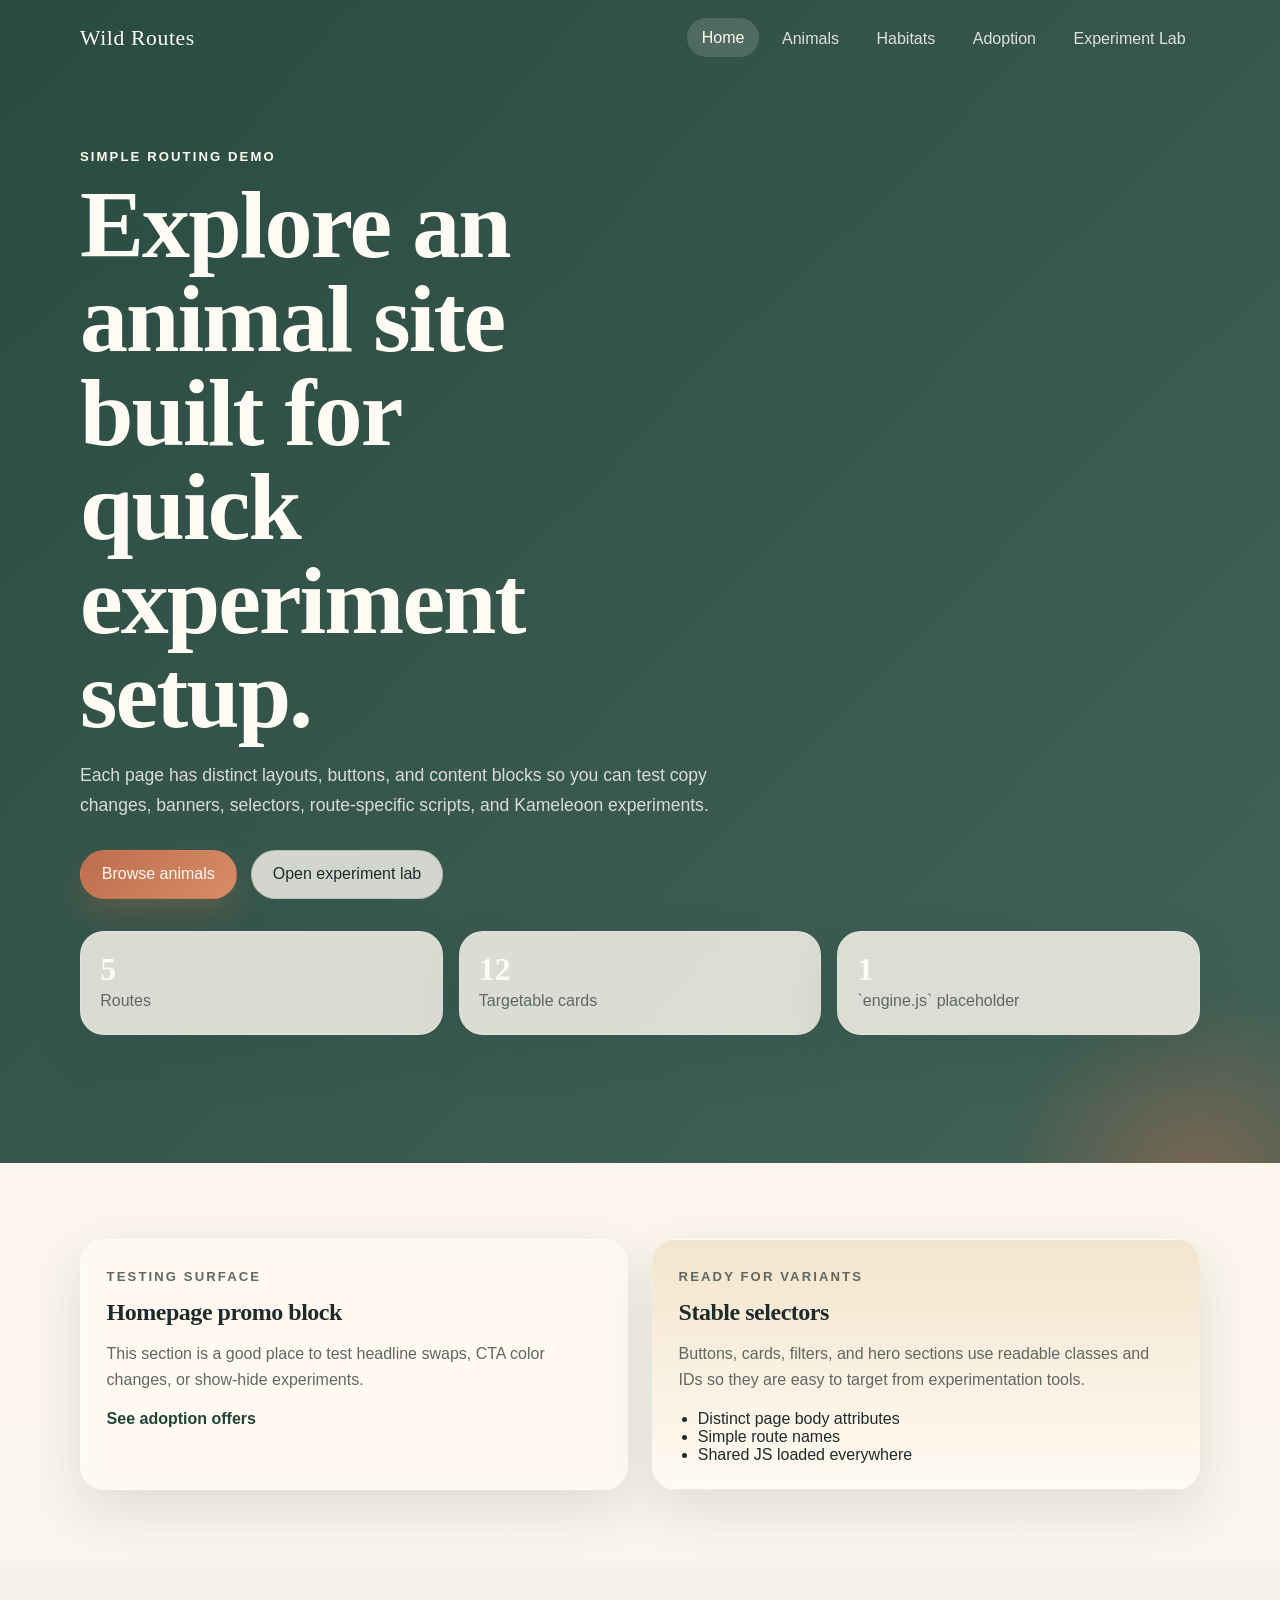
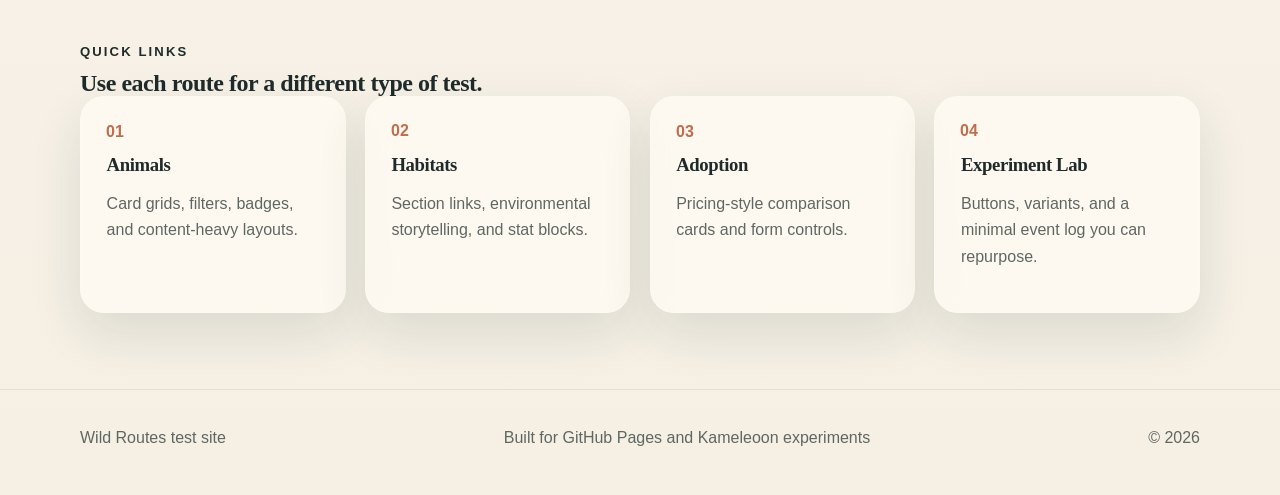
==== index.html @ e0067425 "Add Wild Routes test site" ====
<!DOCTYPE html>
<html lang="en">
  <head>
    <meta charset="UTF-8" />
    <meta name="viewport" content="width=device-width, initial-scale=1.0" />
    <title>Wild Routes | Home</title>
    <meta
      name="description"
      content="A simple multi-page animal site for testing Kameleoon experiments and engine.js integrations."
    />
    <link rel="stylesheet" href="styles.css" />
    <script defer src="engine.js"></script>
    <script defer src="app.js"></script>
  </head>
  <body data-page="home">
    <div class="site-shell">
      <header class="hero hero-home">
        <div class="hero__glow"></div>
        <nav class="topbar" aria-label="Primary">
          <a class="brand" href="index.html">Wild Routes</a>
          <button class="nav-toggle" type="button" aria-expanded="false" aria-controls="site-nav">
            Menu
          </button>
          <div class="nav-links" id="site-nav">
            <a href="index.html" data-route="home">Home</a>
            <a href="animals.html" data-route="animals">Animals</a>
            <a href="habitats.html" data-route="habitats">Habitats</a>
            <a href="adoption.html" data-route="adoption">Adoption</a>
            <a href="experiment-lab.html" data-route="lab">Experiment Lab</a>
          </div>
        </nav>

        <section class="hero__content container">
          <p class="eyebrow">Simple Routing Demo</p>
          <h1>Explore an animal site built for quick experiment setup.</h1>
          <p class="lede">
            Each page has distinct layouts, buttons, and content blocks so you can test copy changes,
            banners, selectors, route-specific scripts, and Kameleoon experiments.
          </p>
          <div class="hero__actions">
            <a class="button button--solid" href="animals.html" id="primary-cta">Browse animals</a>
            <a class="button button--ghost" href="experiment-lab.html">Open experiment lab</a>
          </div>
          <div class="metric-strip" aria-label="Demo metrics">
            <article>
              <strong>5</strong>
              <span>Routes</span>
            </article>
            <article>
              <strong>12</strong>
              <span>Targetable cards</span>
            </article>
            <article>
              <strong>1</strong>
              <span>`engine.js` placeholder</span>
            </article>
          </div>
        </section>
      </header>

      <main>
        <section class="section section--light">
          <div class="container grid grid--2">
            <article class="feature-card" data-test-block="promo-banner">
              <p class="tag">Testing surface</p>
              <h2>Homepage promo block</h2>
              <p>
                This section is a good place to test headline swaps, CTA color changes, or show-hide
                experiments.
              </p>
              <a class="inline-link" href="adoption.html">See adoption offers</a>
            </article>
            <article class="feature-card feature-card--accent">
              <p class="tag">Ready for variants</p>
              <h2>Stable selectors</h2>
              <p>
                Buttons, cards, filters, and hero sections use readable classes and IDs so they are easy
                to target from experimentation tools.
              </p>
              <ul class="check-list">
                <li>Distinct page body attributes</li>
                <li>Simple route names</li>
                <li>Shared JS loaded everywhere</li>
              </ul>
            </article>
          </div>
        </section>

        <section class="section">
          <div class="container">
            <div class="section-heading">
              <p class="eyebrow">Quick Links</p>
              <h2>Use each route for a different type of test.</h2>
            </div>
            <div class="card-grid">
              <a class="route-card" href="animals.html">
                <span class="route-card__index">01</span>
                <h3>Animals</h3>
                <p>Card grids, filters, badges, and content-heavy layouts.</p>
              </a>
              <a class="route-card" href="habitats.html">
                <span class="route-card__index">02</span>
                <h3>Habitats</h3>
                <p>Section links, environmental storytelling, and stat blocks.</p>
              </a>
              <a class="route-card" href="adoption.html">
                <span class="route-card__index">03</span>
                <h3>Adoption</h3>
                <p>Pricing-style comparison cards and form controls.</p>
              </a>
              <a class="route-card" href="experiment-lab.html">
                <span class="route-card__index">04</span>
                <h3>Experiment Lab</h3>
                <p>Buttons, variants, and a minimal event log you can repurpose.</p>
              </a>
            </div>
          </div>
        </section>
      </main>

      <footer class="site-footer">
        <div class="container footer-row">
          <p>Wild Routes test site</p>
          <p>Built for GitHub Pages and Kameleoon experiments</p>
          <p>&copy; <span id="year"></span></p>
        </div>
      </footer>
    </div>
  </body>
</html>
---- styles.css ----
:root {
  --bg: #f5efe4;
  --bg-soft: #fffaf2;
  --ink: #1f2a2a;
  --ink-soft: #5f6763;
  --line: rgba(31, 42, 42, 0.12);
  --sage: #7aa38c;
  --forest: #20433a;
  --clay: #bf6d4d;
  --sand: #ebd7b5;
  --card: rgba(255, 250, 242, 0.82);
  --shadow: 0 20px 50px rgba(32, 67, 58, 0.12);
  --radius: 24px;
}

*,
*::before,
*::after {
  box-sizing: border-box;
}

html {
  scroll-behavior: smooth;
}

body {
  margin: 0;
  font-family: "Avenir Next", "Segoe UI", "Helvetica Neue", sans-serif;
  color: var(--ink);
  background:
    radial-gradient(circle at top left, rgba(122, 163, 140, 0.25), transparent 30%),
    linear-gradient(180deg, #fbf6ee 0%, var(--bg) 100%);
}

a {
  color: inherit;
  text-decoration: none;
}

img {
  max-width: 100%;
}

.site-shell {
  min-height: 100vh;
}

.container {
  width: min(1120px, calc(100% - 2rem));
  margin: 0 auto;
}

.hero,
.page-header {
  position: relative;
  overflow: hidden;
  color: #fefaf4;
  background:
    linear-gradient(135deg, rgba(32, 67, 58, 0.95), rgba(42, 78, 67, 0.88)),
    linear-gradient(160deg, rgba(235, 215, 181, 0.2), transparent 60%);
}

.hero-home {
  padding-bottom: 4rem;
}

.hero__glow {
  position: absolute;
  inset: auto -10% -20% auto;
  width: 420px;
  height: 420px;
  border-radius: 50%;
  background: radial-gradient(circle, rgba(191, 109, 77, 0.45), transparent 65%);
  filter: blur(8px);
}

.topbar {
  width: min(1120px, calc(100% - 2rem));
  margin: 0 auto;
  padding: 1.2rem 0;
  display: flex;
  align-items: center;
  justify-content: space-between;
  gap: 1rem;
}

.brand {
  font-family: "Iowan Old Style", "Palatino Linotype", serif;
  font-size: 1.35rem;
  letter-spacing: 0.03em;
}

.nav-links {
  display: flex;
  align-items: center;
  gap: 0.55rem;
  flex-wrap: wrap;
}

.nav-links a {
  padding: 0.65rem 0.9rem;
  border-radius: 999px;
  color: rgba(254, 250, 244, 0.85);
  transition: background-color 160ms ease, color 160ms ease, transform 160ms ease;
}

.nav-links a:hover,
.nav-links a:focus-visible,
.nav-links a.is-current {
  background: rgba(255, 250, 242, 0.14);
  color: #fffaf2;
  transform: translateY(-1px);
}

.nav-toggle {
  display: none;
  border: 1px solid rgba(255, 250, 242, 0.25);
  background: transparent;
  color: #fffaf2;
  border-radius: 999px;
  padding: 0.65rem 1rem;
  font: inherit;
}

.hero__content,
.page-header__content {
  padding: 4.5rem 0 4rem;
}

.hero__content h1,
.page-header__content h1,
.section-heading h2,
.feature-card h2,
.animal-card h2,
.pricing-card h2,
.route-card h3,
.not-found h1,
.habitat-section h2 {
  margin: 0;
  font-family: "Iowan Old Style", "Palatino Linotype", serif;
  line-height: 0.98;
  letter-spacing: -0.02em;
}

.hero__content h1 {
  max-width: 10ch;
  font-size: clamp(3rem, 9vw, 6rem);
}

.page-header__content h1,
.not-found h1 {
  font-size: clamp(2.6rem, 7vw, 4.5rem);
}

.eyebrow,
.tag {
  margin: 0 0 0.85rem;
  text-transform: uppercase;
  letter-spacing: 0.16em;
  font-size: 0.82rem;
  font-weight: 700;
}

.tag {
  color: var(--clay);
}

.lede {
  max-width: 65ch;
  margin: 1.2rem 0 0;
  color: rgba(254, 250, 244, 0.82);
  font-size: 1.1rem;
  line-height: 1.7;
}

.page-header__content .lede {
  max-width: 58ch;
}

.hero__actions,
.button-row,
.jump-links,
.footer-row {
  display: flex;
  gap: 0.9rem;
  flex-wrap: wrap;
}

.hero__actions {
  margin-top: 1.8rem;
}

.button,
.chip {
  display: inline-flex;
  align-items: center;
  justify-content: center;
  gap: 0.4rem;
  border-radius: 999px;
  padding: 0.9rem 1.3rem;
  font-weight: 700;
  font: inherit;
  cursor: pointer;
  transition: transform 180ms ease, box-shadow 180ms ease, background-color 180ms ease;
}

.button:hover,
.button:focus-visible,
.chip:hover,
.chip:focus-visible {
  transform: translateY(-1px);
}

.button--solid {
  border: 1px solid transparent;
  background: linear-gradient(135deg, var(--clay), #d78d67);
  color: #fff7f0;
  box-shadow: 0 16px 30px rgba(191, 109, 77, 0.24);
}

.button--ghost,
.chip {
  border: 1px solid rgba(31, 42, 42, 0.14);
  background: rgba(255, 250, 242, 0.78);
  color: var(--ink);
}

.chip.is-active {
  background: var(--forest);
  color: #fffaf2;
  border-color: transparent;
}

.metric-strip {
  margin-top: 2rem;
  display: grid;
  grid-template-columns: repeat(3, minmax(0, 1fr));
  gap: 1rem;
}

.metric-strip article,
.stat-panel,
.route-card,
.feature-card,
.animal-card,
.pricing-card {
  backdrop-filter: blur(8px);
  background: var(--card);
  border: 1px solid rgba(255, 250, 242, 0.2);
  border-radius: var(--radius);
  box-shadow: var(--shadow);
}

.metric-strip article {
  padding: 1.2rem;
}

.metric-strip strong,
.stat-panel strong {
  display: block;
  font-size: 2rem;
  font-family: "Iowan Old Style", "Palatino Linotype", serif;
}

.metric-strip span,
.stat-panel span,
.toolbar__note,
.animal-card p,
.route-card p,
.feature-card p,
.pricing-card p,
.event-log li,
.habitat-section p,
.demo-form label {
  color: var(--ink-soft);
  line-height: 1.65;
}

.section {
  padding: 4.8rem 0;
}

.section--light {
  background: rgba(255, 250, 242, 0.5);
}

.grid {
  display: grid;
  gap: 1.5rem;
}

.grid--2 {
  grid-template-columns: repeat(2, minmax(0, 1fr));
}

.feature-card,
.animal-card,
.pricing-card,
.stat-panel,
.route-card {
  padding: 1.6rem;
}

.feature-card--accent,
.pricing-card--featured,
.stat-panel--alt {
  background:
    linear-gradient(180deg, rgba(235, 215, 181, 0.62), rgba(255, 250, 242, 0.96)),
    var(--card);
}

.check-list,
.event-log {
  margin: 1rem 0 0;
  padding-left: 1.2rem;
}

.card-grid,
.animal-grid,
.pricing-grid {
  display: grid;
  gap: 1.2rem;
}

.card-grid {
  grid-template-columns: repeat(4, minmax(0, 1fr));
}

.animal-grid,
.pricing-grid {
  grid-template-columns: repeat(3, minmax(0, 1fr));
}

.route-card {
  min-height: 210px;
  color: var(--ink);
  transition: transform 180ms ease, border-color 180ms ease;
}

.route-card:hover,
.route-card:focus-visible {
  transform: translateY(-4px);
  border-color: rgba(32, 67, 58, 0.22);
}

.route-card__index {
  display: inline-flex;
  margin-bottom: 1rem;
  color: var(--clay);
  font-weight: 700;
}

.route-card--static {
  min-height: auto;
}

.inline-link {
  color: var(--forest);
  font-weight: 700;
}

.toolbar {
  display: flex;
  justify-content: space-between;
  align-items: center;
  gap: 1rem;
  margin-bottom: 1.5rem;
  flex-wrap: wrap;
}

.filter-group {
  display: flex;
  gap: 0.65rem;
  flex-wrap: wrap;
}

.animal-card[hidden] {
  display: none;
}

.badge {
  display: inline-flex;
  margin-bottom: 1rem;
  padding: 0.4rem 0.7rem;
  border-radius: 999px;
  background: rgba(122, 163, 140, 0.18);
  color: var(--forest);
  font-size: 0.8rem;
  font-weight: 700;
}

.jump-links a {
  padding: 0.7rem 1rem;
  border-radius: 999px;
  background: rgba(32, 67, 58, 0.08);
}

.habitat-section {
  scroll-margin-top: 1.5rem;
}

.stat-panel {
  display: flex;
  flex-direction: column;
  justify-content: center;
}

.demo-form {
  margin-top: 1rem;
  display: grid;
  gap: 0.95rem;
}

.demo-form input,
.demo-form select {
  width: 100%;
  margin-top: 0.4rem;
  border: 1px solid var(--line);
  border-radius: 16px;
  padding: 0.9rem 1rem;
  background: rgba(255, 250, 242, 0.9);
  color: var(--ink);
  font: inherit;
}

.event-log {
  min-height: 180px;
}

.site-footer {
  border-top: 1px solid rgba(31, 42, 42, 0.08);
  padding: 1.4rem 0 2rem;
}

.footer-row {
  justify-content: space-between;
  color: var(--ink-soft);
}

.not-found {
  min-height: 100vh;
  display: grid;
  place-items: center;
  text-align: center;
}

@media (max-width: 900px) {
  .grid--2,
  .card-grid,
  .animal-grid,
  .pricing-grid,
  .metric-strip {
    grid-template-columns: 1fr;
  }

  .topbar {
    align-items: flex-start;
    flex-wrap: wrap;
  }

  .nav-toggle {
    display: inline-flex;
  }

  .nav-links {
    width: 100%;
    display: none;
    padding-bottom: 0.6rem;
  }

  .nav-links.is-open {
    display: flex;
  }

  .footer-row {
    justify-content: flex-start;
  }
}
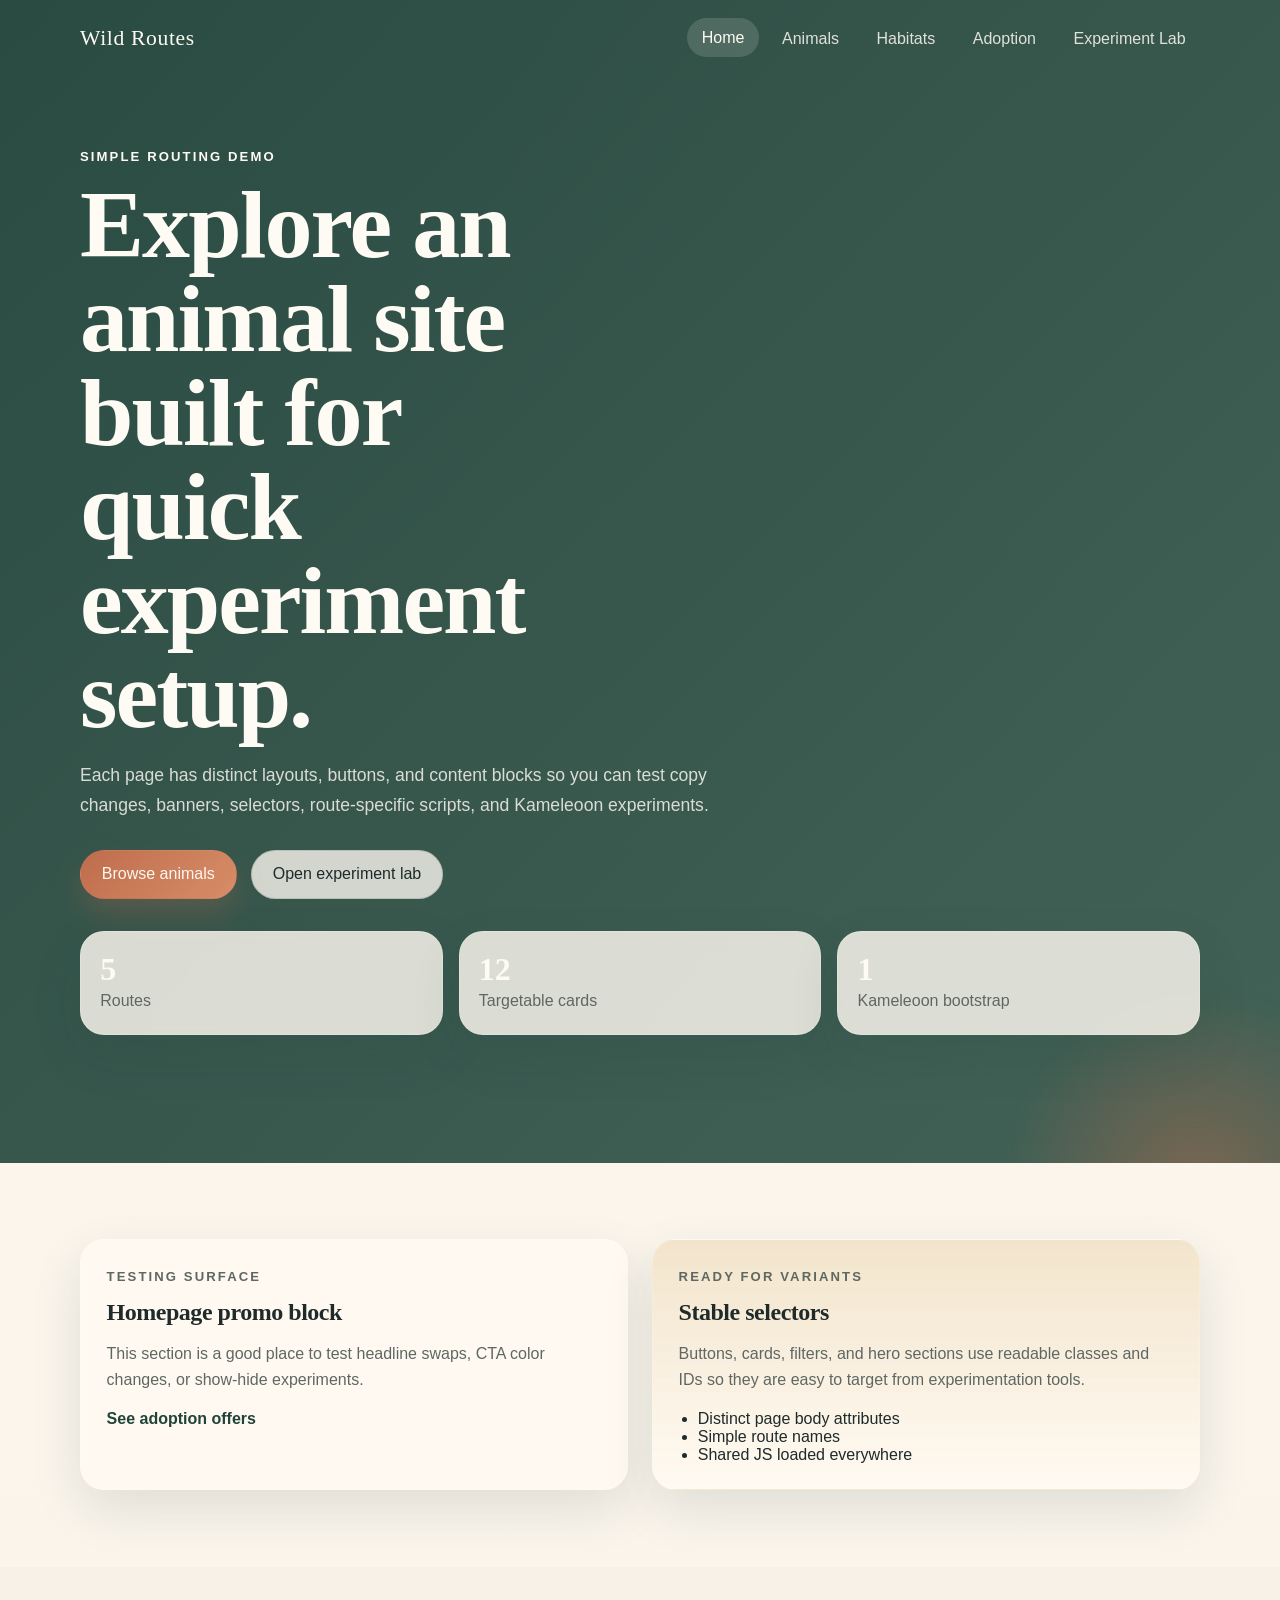
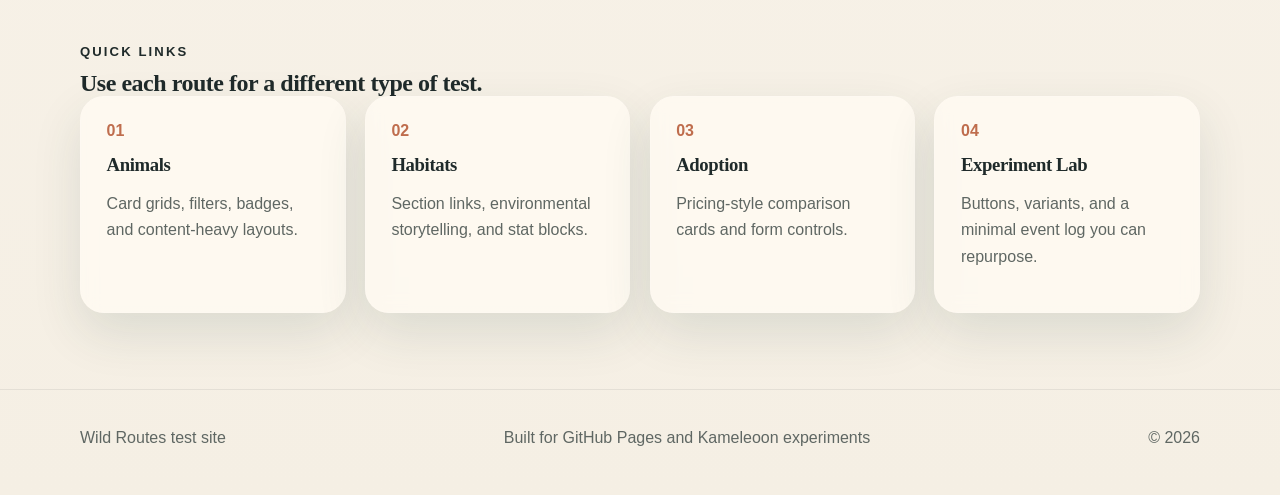
==== commit 6a162c97: "fix: remove engine js" ====
--- a/index.html
+++ b/index.html
@@ -1,15 +1,51 @@
 <!DOCTYPE html>
 <html lang="en">
   <head>
+    <script type="text/javascript">
+    // Duration in milliseconds to wait while the Kameleoon application file is loaded
+    var kameleoonLoadingTimeout = 1000;
+
+    window.kameleoonQueue = window.kameleoonQueue || [];
+    window.kameleoonStartLoadTime = new Date().getTime();
+    if (! document.getElementById("kameleoonLoadingStyleSheet") && ! window.kameleoonDisplayPageTimeOut)
+    {
+        var kameleoonS = document.getElementsByTagName("script")[0];
+        var kameleoonCc = "* { visibility: hidden !important; background-image: none !important; }";
+        var kameleoonStn = document.createElement("style");
+        kameleoonStn.type = "text/css";
+        kameleoonStn.id = "kameleoonLoadingStyleSheet";
+        if (kameleoonStn.styleSheet)
+        {
+            kameleoonStn.styleSheet.cssText = kameleoonCc;
+        }
+        else
+        {
+            kameleoonStn.appendChild(document.createTextNode(kameleoonCc));
+        }
+        kameleoonS.parentNode.insertBefore(kameleoonStn, kameleoonS);
+        window.kameleoonDisplayPage = function(fromEngine)
+        {
+            if (!fromEngine)
+            {
+                window.kameleoonTimeout = true;
+            }
+            if (kameleoonStn.parentNode)
+            {
+                kameleoonStn.parentNode.removeChild(kameleoonStn);
+            }
+        };
+        window.kameleoonDisplayPageTimeOut = window.setTimeout(window.kameleoonDisplayPage, kameleoonLoadingTimeout);
+    }
+</script>
+<script type="text/javascript" src="//675nqkgcoe.experimentation.workforce.dev.principal.com/kameleoon.js" async="true" fetchpriority="high"></script>
     <meta charset="UTF-8" />
     <meta name="viewport" content="width=device-width, initial-scale=1.0" />
     <title>Wild Routes | Home</title>
     <meta
       name="description"
-      content="A simple multi-page animal site for testing Kameleoon experiments and engine.js integrations."
+      content="A simple multi-page animal site for testing Kameleoon experiments."
     />
     <link rel="stylesheet" href="styles.css" />
-    <script defer src="engine.js"></script>
     <script defer src="app.js"></script>
   </head>
   <body data-page="home">
@@ -52,7 +88,7 @@
             </article>
             <article>
               <strong>1</strong>
-              <span>`engine.js` placeholder</span>
+              <span>Kameleoon bootstrap</span>
             </article>
           </div>
         </section>
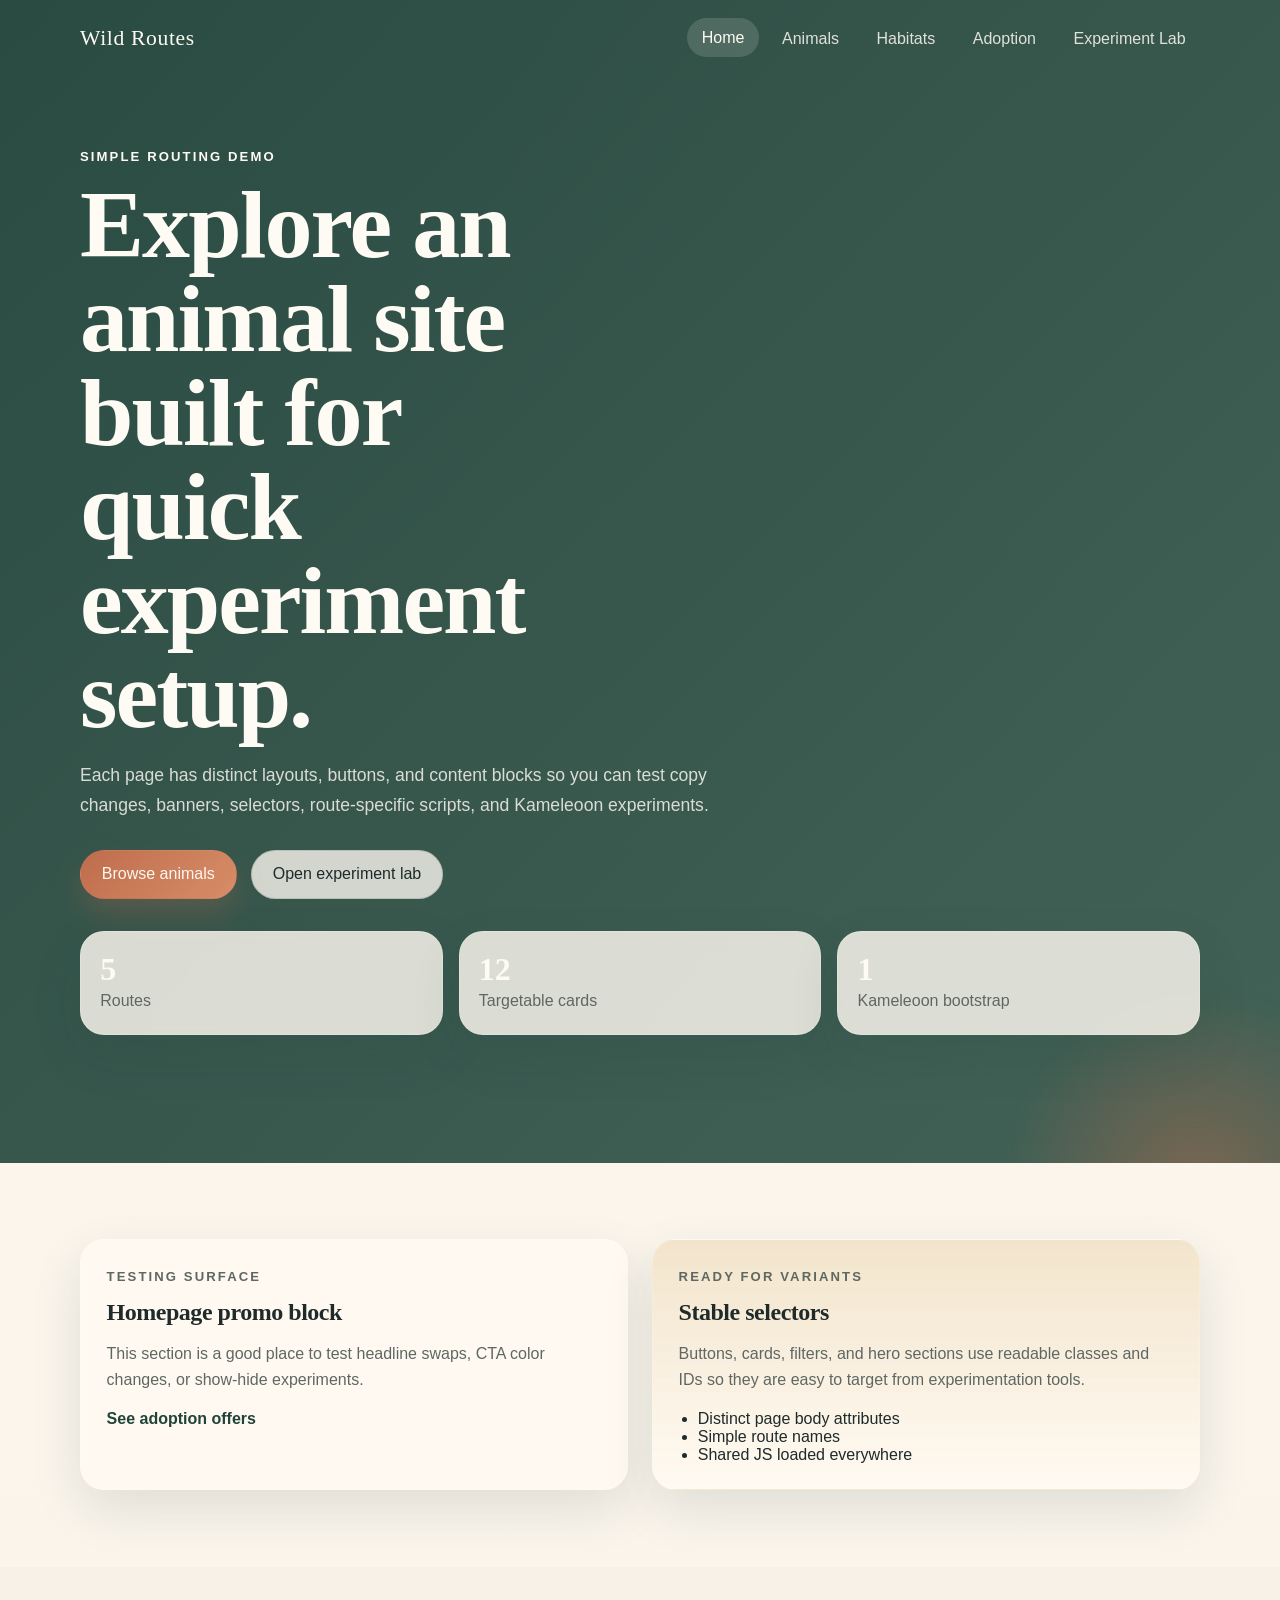
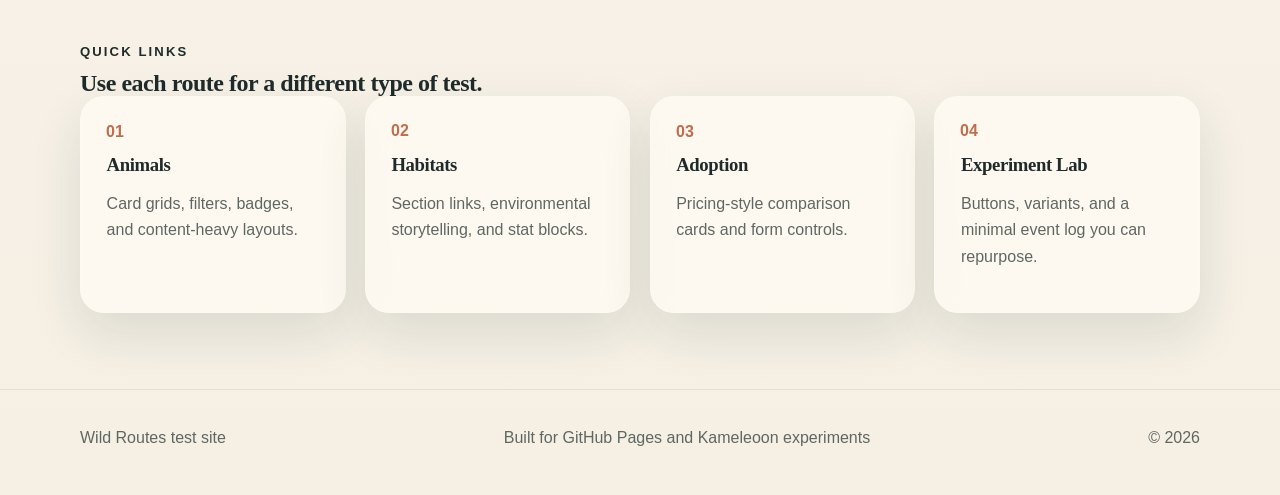
==== commit a4eab289: "Centralize Kameleoon loader" ====
--- a/index.html
+++ b/index.html
@@ -1,43 +1,7 @@
 <!DOCTYPE html>
 <html lang="en">
   <head>
-    <script type="text/javascript">
-    // Duration in milliseconds to wait while the Kameleoon application file is loaded
-    var kameleoonLoadingTimeout = 1000;
-
-    window.kameleoonQueue = window.kameleoonQueue || [];
-    window.kameleoonStartLoadTime = new Date().getTime();
-    if (! document.getElementById("kameleoonLoadingStyleSheet") && ! window.kameleoonDisplayPageTimeOut)
-    {
-        var kameleoonS = document.getElementsByTagName("script")[0];
-        var kameleoonCc = "* { visibility: hidden !important; background-image: none !important; }";
-        var kameleoonStn = document.createElement("style");
-        kameleoonStn.type = "text/css";
-        kameleoonStn.id = "kameleoonLoadingStyleSheet";
-        if (kameleoonStn.styleSheet)
-        {
-            kameleoonStn.styleSheet.cssText = kameleoonCc;
-        }
-        else
-        {
-            kameleoonStn.appendChild(document.createTextNode(kameleoonCc));
-        }
-        kameleoonS.parentNode.insertBefore(kameleoonStn, kameleoonS);
-        window.kameleoonDisplayPage = function(fromEngine)
-        {
-            if (!fromEngine)
-            {
-                window.kameleoonTimeout = true;
-            }
-            if (kameleoonStn.parentNode)
-            {
-                kameleoonStn.parentNode.removeChild(kameleoonStn);
-            }
-        };
-        window.kameleoonDisplayPageTimeOut = window.setTimeout(window.kameleoonDisplayPage, kameleoonLoadingTimeout);
-    }
-</script>
-<script type="text/javascript" src="//675nqkgcoe.experimentation.workforce.dev.principal.com/kameleoon.js" async="true" fetchpriority="high"></script>
+    <script src="kameleoon.js"></script>
     <meta charset="UTF-8" />
     <meta name="viewport" content="width=device-width, initial-scale=1.0" />
     <title>Wild Routes | Home</title>
